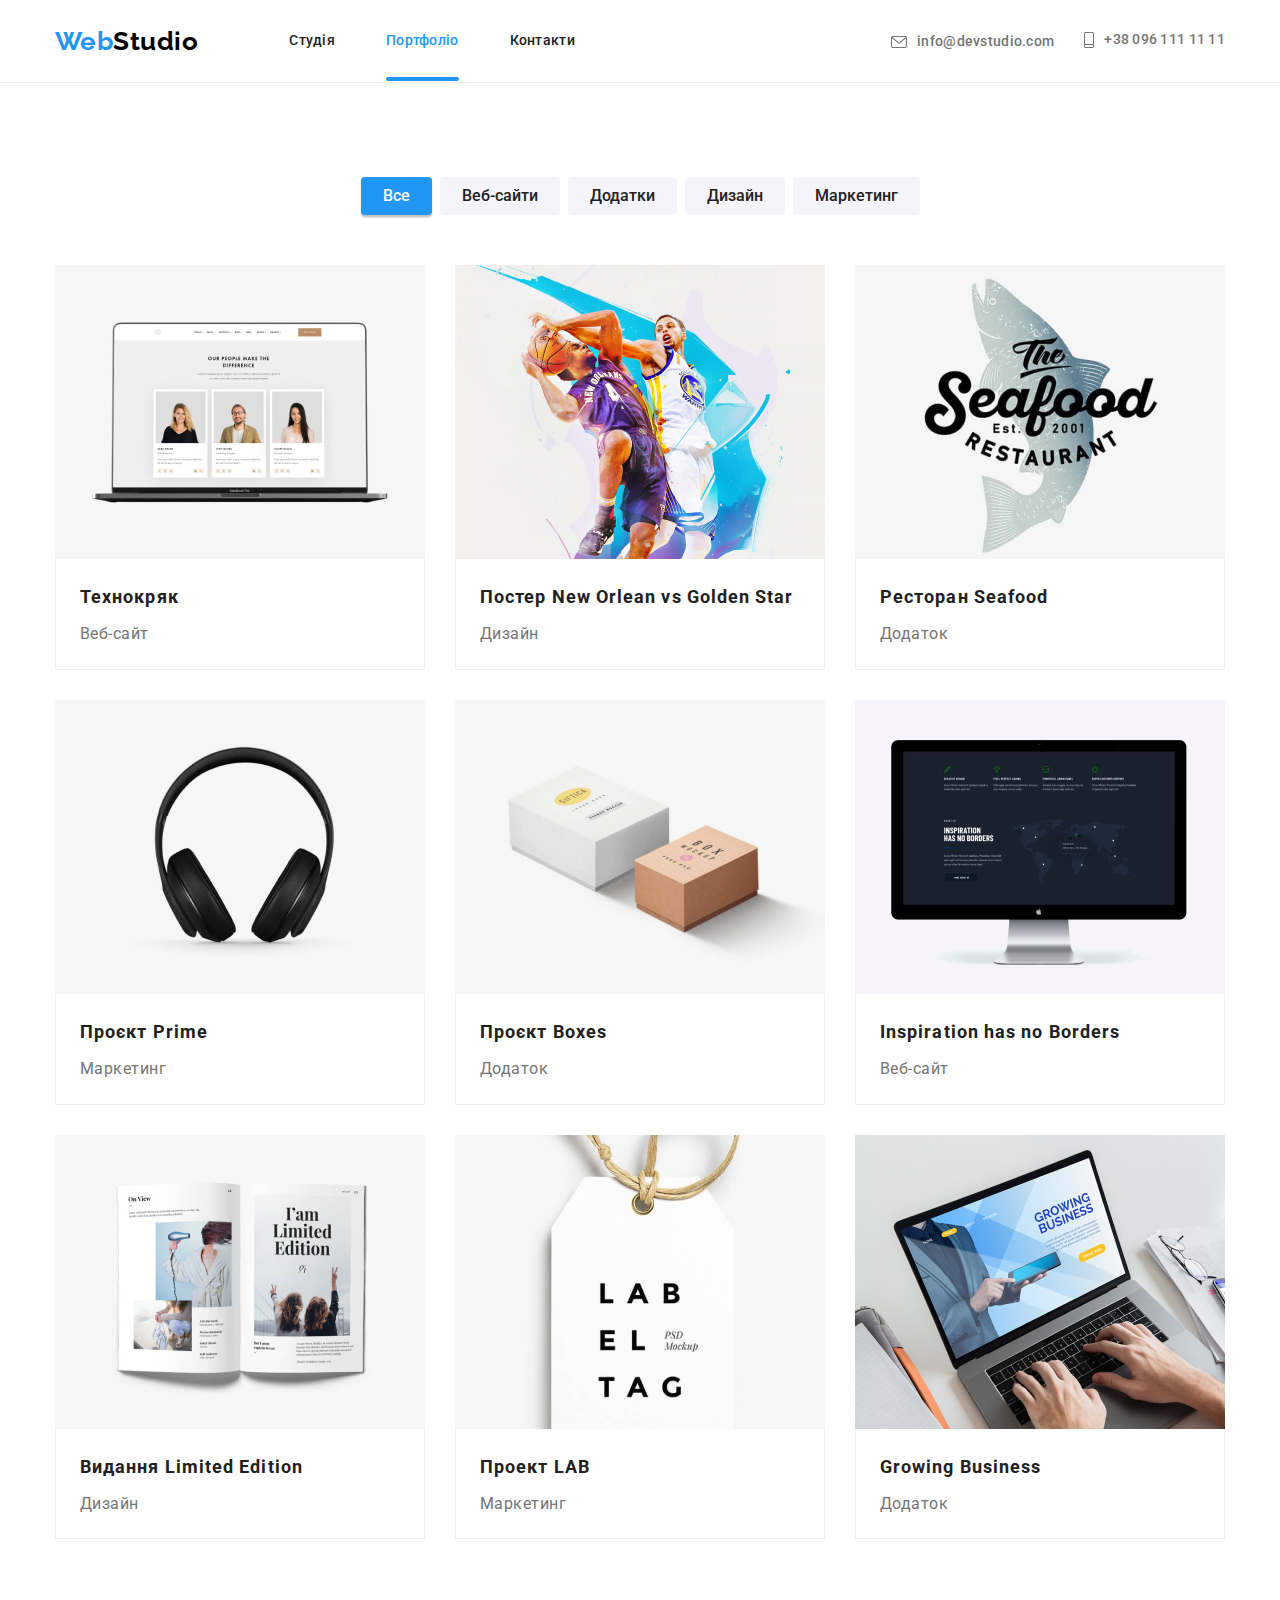
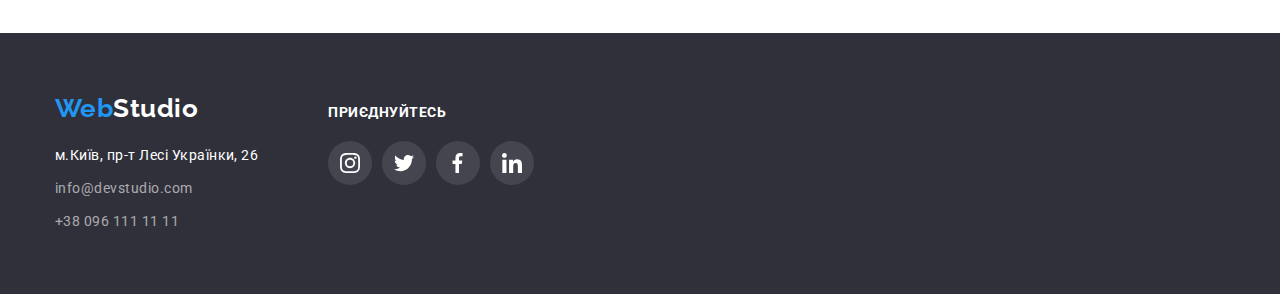
==== portfolio.html @ 3cd7042f "hm-6" ====
<!DOCTYPE html>
<html lang="en">

<head>
    <meta charset="UTF-8">
    <meta http-equiv="X-UA-Compatible" content="IE=edge">
    <meta name="viewport" content="width=device-width, initial-scale=1.0">
    <title>Homework-5</title>
    <link
        href="https://fonts.googleapis.com/css2?family=Raleway:wght@700&family=Roboto:wght@400;500;700;900&display=swap"
        rel="stylesheet">
    <link rel="stylesheet"
        href="https://cdnjs.cloudflare.com/ajax/libs/modern-normalize/1.1.0/modern-normalize.min.css">
    <link rel="stylesheet" href="./css/main.css">
</head>

<body>

<header class="page-header">
    <div class="container main-nav">
        <nav class="main-nav">
            <a href="/" class="logo"> <span class="logo-span">Web</span>Studio</a>
            <ul class="site-nav list">
                <li class="item"><a class="nav-link" href="./index.html">Студія</a></li>
                <li class="item"><a class="nav-link carent" href="./portfolio.html">Портфоліо</a></li>
                <li class="item"><a class="nav-link" href="">Контакти</a></li>
            </ul>

        </nav>

        <ul class="contacts list">
            <li class="item"><a class="contact-link" href="mailto:info@devstudio.com">
                    <svg class="contact-icon">
                        <use href="./images/symbol.svg#icon-envelope"></use>
                    </svg>
                    info@devstudio.com</a></li>
            <li class="item"><a class="contact-link" href="tel:+380961111111">
                    <svg class="contact-icon contact-phone">
                        <use href="./images/symbol.svg#icon-phone"></use>
                    </svg>
                    +38 096 111 11 11</a></li>
        </ul>
    </div>

</header>

    <main>

    <section class="section">
        <div class="container">
            <h1 class="section-title hide-title">Портфоліо</h1>
            <ul class="list btm-list">
                <Li class="item"><button type="button" class="button-secondary carent-button">Все</button></Li>
                <Li class="item"><button type="button" class="button-secondary">Веб-сайти</button></Li>
                <Li class="item"><button type="button" class="button-secondary">Додатки</button></Li>
                <Li class="item"><button type="button" class="button-secondary">Дизайн</button></Li>
                <Li class="item"><button type="button" class="button-secondary">Маркетинг</button></Li>
            </ul>
            
            <ul class="list card-list">
                <li class="item" >
                    <a href="" class="exmp-link" >
                        <div class="img-relative">
                            <img src="./images/example1.png" alt="приклад роботи" width="370">
                            <div class="overlay">
                                <p class="exmp-absolute">Ресурс пропонує комплексні пропозиції з різним рівнем функціоналу та сервісів. Все це дозволить
                                відвідувачу отримати
                                вичерпні відомості про компанію чи приватну особу.
                                </p>
                            </div>
                            
                        </div>
                
                        <div class="discription">
                            <h2 class="example-title">Технокряк</h2>
                            <p class="list-paragraf">Веб-сайт</p>
                        </div>
                    </a>
                </li>
                <li class="item">
                    <a href="" class="exmp-link">
                        <div class="img-relative">
                            <img src="./images/example2.png" alt="приклад роботи" width="370">
                            <div class="overlay">
                                <p class="exmp-absolute">Ресурс пропонує комплексні пропозиції з різним рівнем функціоналу та сервісів. Все це
                                дозволить
                                відвідувачу отримати
                                вичерпні відомості про компанію чи приватну особу.
                                </p>
                            </div>
                        </div>
                        <div class="discription">
                            <h2 class="example-title">Постер New Orlean vs Golden Star</h2>
                            <p class="list-paragraf">Дизайн</p>
                        </div>
                    </a>
                </li>
                <li class="item">
                    <a href="" class="exmp-link">
                        <div class="img-relative">
                            <img src="./images/example3.png" alt="приклад роботи" width="370">
                            <div class="overlay">
                                <p class="exmp-absolute">Ресурс пропонує комплексні пропозиції з різним рівнем функціоналу та сервісів. Все це
                                    дозволить
                                    відвідувачу отримати
                                    вичерпні відомості про компанію чи приватну особу.
                                </p>
                            </div>
                        </div>
                        <div class="discription">
                            <h2 class="example-title">Ресторан Seafood</h2>
                            <p class="list-paragraf">Додаток</p>
                        </div>
                    </a>
                </li>
                <li class="item">
                    <a href="" class="exmp-link">
                        <div class="img-relative">
                            <img src="./images/example4.png" alt="приклад роботи" width="370">
                            <div class="overlay">
                                <p class="exmp-absolute">Ресурс пропонує комплексні пропозиції з різним рівнем функціоналу та сервісів. Все це
                                    дозволить
                                    відвідувачу отримати
                                    вичерпні відомості про компанію чи приватну особу.
                                </p>
                            </div>
                        </div>
                        <div class="discription">
                            <h2 class="example-title">Проєкт Prime</h2>
                            <p class="list-paragraf">Маркетинг</p>
                        </div>
                    </a>
                </li>
                <li class="item">
                    <a href="" class="exmp-link">
                        <div class="img-relative">
                            <img src="./images/example5.png" alt="приклад роботи" width="370">
                            <div class="overlay">
                                <p class="exmp-absolute">Ресурс пропонує комплексні пропозиції з різним рівнем функціоналу та сервісів. Все це
                                    дозволить
                                    відвідувачу отримати
                                    вичерпні відомості про компанію чи приватну особу.
                                </p>
                            </div>
                        </div>
                        <div class="discription">
                            <h2 class="example-title">Проєкт Boxes</h2>
                            <p class="list-paragraf">Додаток</p>
                        </div>
                    </a>
                </li>
                <li class="item">
                    <a href="" class="exmp-link">
                        <div class="img-relative">
                            <img src="./images/example6.png" alt="приклад роботи" width="370">
                            <div class="overlay">
                                <p class="exmp-absolute">Ресурс пропонує комплексні пропозиції з різним рівнем функціоналу та сервісів. Все це
                                    дозволить
                                    відвідувачу отримати
                                    вичерпні відомості про компанію чи приватну особу.
                                </p>
                            </div>
                        </div>
                        <div class="discription">
                            <h2 class="example-title">Inspiration has no Borders</h2>
                            <p class="list-paragraf">Веб-сайт</p>
                        </div>
                    </a>
                </li>
                <li class="item">
                    <a href="" class="exmp-link">
                        <div class="img-relative">
                            <img src="./images/example7.png" alt="приклад роботи" width="370">
                            <div class="overlay">
                                <p class="exmp-absolute">Ресурс пропонує комплексні пропозиції з різним рівнем функціоналу та сервісів. Все це
                                    дозволить
                                    відвідувачу отримати
                                    вичерпні відомості про компанію чи приватну особу.
                                </p>
                            </div>
                        </div>
                        <div class="discription">
                            <h2 class="example-title">Видання Limited Edition</h2>
                            <p class="list-paragraf">Дизайн</p>
                        </div>
                    </a>
                </li>
                <li class="item">
                    <a href="" class="exmp-link">
                        <div class="img-relative">
                            <img src="./images/example8.png" alt="приклад роботи" width="370">
                            <div class="overlay">
                                <p class="exmp-absolute">Ресурс пропонує комплексні пропозиції з різним рівнем функціоналу та сервісів. Все це
                                    дозволить
                                    відвідувачу отримати
                                    вичерпні відомості про компанію чи приватну особу.
                                </p>
                            </div>
                        </div>
                        <div class="discription">
                            <h2 class="example-title">Проект LAB</h2>
                            <p class="list-paragraf">Маркетинг</p>
                        </div>
                    </a>
                </li>
                <li class="item">
                    <a href="" class="exmp-link">
                        <div class="img-relative">
                            <img src="./images/example9.png" alt="приклад роботи" width="370">
                            <div class="overlay">
                                <p class="exmp-absolute">Ресурс пропонує комплексні пропозиції з різним рівнем функціоналу та сервісів. Все це
                                    дозволить
                                    відвідувачу отримати
                                    вичерпні відомості про компанію чи приватну особу.
                                </p>
                            </div>
                        </div>
                        <div class="discription">
                            <h2 class="example-title">Growing Business</h2>
                            <p class="list-paragraf">Додаток</p>
                        </div>
                    </a>
                </li>
            </ul>
        </div>
    </section>

    </main>

    <footer class="footer">
        <div class="container horizontal-footer">
            <div class="footer-content">
                <a href="/" class="logo"> <span class="logo-span">Web</span>Studio</a>
                <address class="address-block">
                    <ul class="list address-list">
                        <li class="item">
                            <a class="address-link" href="https://goo.gl/maps/ZgSxbahKDa7UKCkk7">м.Київ, пр-т Лесі Українки,
                                26</a>
                        </li>
                        <li class="item">
                            <a class="address-link contact" href="mailto:info@devstudio.com">info@devstudio.com</a>
                        </li>
                        <li class="item">
                            <a class="address-link contact" href="tel:+380961111111">+38 096 111 11 11</a>
                        </li>
                    </ul>
                </address>
            </div>
    
            <div class="footer-content">
                <p class="advantages-title footer-white">ПРИЄДНУЙТЕСЬ</p>
                <ul class="list sm-list footer-sm-list">
                    <li class="sm-item"> <a class="sm-link footer-sm-link" href="">
                            <svg class="sm-icon footer-icon">
                                <use href="./images/symbol.svg#icon-instagram"></use>
                            </svg>
                        </a></li>
                    <li class="sm-item"><a class="sm-link footer-sm-link" href="">
                            <svg class="sm-icon footer-icon">
                                <use href="./images/symbol.svg#icon-twitter"></use>
                            </svg>
                        </a></li>
                    <li class="sm-item"><a class="sm-link footer-sm-link" href="">
                            <svg class="sm-icon footer-icon">
                                <use href="./images/symbol.svg#icon-fb"></use>
                            </svg>
                        </a></li>
                    <li class="sm-item"><a class="sm-link footer-sm-link" href="">
                            <svg class="sm-icon footer-icon">
                                <use href="./images/symbol.svg#icon-linkedin"></use>
                            </svg>
                        </a></li>
                </ul>
            </div>
    
    
        </div>
    
    
    </footer>



</body>
---- css/main.css ----
/* 
colors

фон #FFFFFF
фон за фото #F5F4FA
фон футера #2F303A
accent blue #2196F3
fon nav #ECECEC

цвет минизаголовков #212121
цвет параграфов #757575
цвет почты футера color: rgba(255, 255, 255, 0.6);
*/

:root {
    --primery-text-color:  #757575;
    --title-text-color: #212121;
    --accent-color: #2196F3;
    --gray-back: #F5F4FA;
    --white-back: #FFFFFF;
    --section-back: #F5F5F5;
    --svg-color: #AFB1B8;
}

html {
    box-sizing: border-box;
}

*,
*::before,
*::after {
    box-sizing: inherit;
}


body {
    color: var(--primery-text-color);
    font-family: Roboto, sans-serif;
    letter-spacing: 0.03em;
    background-color: var(--white-back);

    /* padding-top: 80px; */

}


.list {
    list-style: none;

    margin-top: 0;
    margin-bottom: 0;
    padding-left: 0;
}

.container {

    width: 1200px;
    padding-left: 15px;
    padding-right: 15px;

    margin-left: auto;
    margin-right: auto;

}

img{
    display: block;
}

/*header*/
.logo {
    color: #000000;

    font-family: Raleway, sans-serif;
    font-weight: 700;
    font-size: 26px;
    line-height: 1.19;

    text-decoration: none;
}

.logo-span {
    color: var(--accent-color);
}

.site-nav {
    display: flex;
    margin-left: 91px;
}

.nav-link {
    position: relative;

    display: block;
    padding-top: 32px;
    padding-bottom: 32px;
    
    color: var(--title-text-color);
    font-weight: 500;
    font-size: 14px;
    line-height: 1.14;
    letter-spacing: 0.02em;
    text-decoration: none;

    transition: color 250ms cubic-bezier(0.4, 0, 0.2, 1);
    
}

.nav-link.carent::after{
    position: absolute;
    width: 100%;
    height: 4px;
    bottom: 0;

    display: block;
    background-color: var(--accent-color);

    content: '';
    opacity: 1;
    border-radius: 2px;
}

.nav-link.carent,
.nav-link:hover,
.nav-link:focus {
    color: var(--accent-color);
}

.contacts{
    display: flex;
    margin-left: auto;
    align-items: baseline;
    
}

.site-nav .item:not(:last-child) {
    margin-right: 51px;
}

.contacts .item:not(:last-child) {
    margin-right: 30px;

}

.contact-link {
    display: flex;
    align-items: center;

    padding-top: 32px;
    padding-bottom: 32px;
    
    color: var(--primery-text-color);
    font-weight: 500;
    font-size: 14px;
    line-height: 1.14;
    letter-spacing: 0.02em;

    text-decoration: none;
    
    transition: color 250ms cubic-bezier(0.4, 0, 0.2, 1);
}

.contact-icon{
    fill: currentColor;
    margin-right: 10px;
    width: 16px;
    height: 12px;
}

.contact-phone{
    width: 10px;
    height: 16px;
}

/* .contact-icon:hover,
.contact-icon:focus, */
.contact-link:hover,
.contact-link:focus {
    color: var(--accent-color);
    fill: var(--accent-color);
}


.main-nav{
    display: flex;
    align-items: center;
    
}

.page-header{
/*position: fixed; 
width: 100%;
height: 80px;
top: 0;
left: 0;
z-index: 2;*/

background-color: var(--white-back);
border-bottom: 1px solid #ECECEC;



}




/* hero */


.upper {
    max-width: 1600px;
    height: 600px;
    padding-bottom: 200px;
    padding-top: 200px;
    margin-right: auto;
    margin-left: auto;

    text-align: center;
    
    background-image: linear-gradient(to bottom,
            rgba(47, 48, 58, 0.4),
            rgba(47, 48, 58, 0.4)),
            url('../images/hero-img.jpeg');
    background-color: #2F303A;
    background-position: center;
    
}

.head-title {
    color: var(--white-back);

    font-weight: 900;
    font-size: 44px;
    line-height: 1.36;
    letter-spacing: 0.06em;
    text-transform: uppercase;

    max-width: 696px;
    margin-left: auto;
    margin-right: auto;
    margin-top: 0;
    margin-bottom: 30px;
}

.button {
    color: var(--white-back);
    background-color: var(--accent-color);
    border: 0px;

    font-family: inherit;
    font-weight: 700;
    font-size: 16px;
    line-height: 1.9;
    letter-spacing: 0.06em;

    margin: 0 auto;
    display: block;
    align-items: center;
    padding: 10px 32px;
    border-radius: 4px;

    min-width: 216px;
    height: 50px;

}



.section{
    padding-top: 94px;
    padding-bottom: 94px;
    background-color: var(--white-back)
}


.section-title {
    color: var(--title-text-color);

    font-weight: 700;
    font-size: 36px;
    line-height: 1.17;
    text-align: center;

    margin-top: 0;
    margin-bottom: 50px;
    
}

.examples-sections{
    padding-top: 0;
}

/* advantages */


.advantages-svg{
    display: flex;
    align-items: center;
    justify-content: center;

    width: 270px;
    height: 120px;
    background-color: var(--gray-back); 
}

.advtantages-icon{
    width: 70px;
    height: 70px;
}

.advantages-title {

    color: var(--title-text-color);
    font-weight: 700;
    font-size: 14px;
    line-height: 1.14;
    text-transform: uppercase;

    margin-top: 30px;
    margin-bottom: 10px;
}

.text {
    font-size: 14px;
    line-height: 1.71;

    margin-top: 0;
    margin-bottom: 0;
}

.hide-title{
    display: none;
}

.horizontal-list{
    display: flex;
}

.horizontal-list .item:not(:last-child){
    margin-right: 30px;
}

/*examples*/

.examples-relative{
    position: relative;
}

.examples-relative::before{
    position: absolute;
    bottom: 0;
    content: '';
    width: 100%;
    height: 70px;

    display: inline-block;
    background-color: rgba(47, 48, 58, 0.8);;
}

.examples-thumb{
    position: absolute; 
    bottom: 0;
    left: 50%;
    transform: translate(-50%);

    margin: 0;
    padding-top: 27px;
    padding-bottom: 27px;

    color: var(--white-back);

    text-align: center;
    font-weight: 700;
    font-size: 14px;
    line-height: 1.14;
    text-align: center;
    text-transform: uppercase;

    

}


/* team */

.name-title{
    color: var(--title-text-color);
    font-weight: 500;
    margin-top: 0;
    margin-bottom: 10px;
}

.text-position{
    margin-top: 0;
    margin-bottom: 16px;
}

.team-discription {
    text-align: center;
    font-size: 16px;
    line-height: 1.19;

    padding-top: 30px;
    padding-bottom: 30px;
}

.team {
    background-color: var(--gray-back);

}

.team .horizontal-list .item {
    background-color: var(--white-back);
    box-shadow: 0px 1px 3px rgba(0, 0, 0, 0.12), 0px 1px 1px rgba(0, 0, 0, 0.14), 0px 2px 1px rgba(0, 0, 0, 0.2);
    border-radius: 0px 0px 4px 4px;
}

.sm-list {
    display: flex;
    justify-content: center;
}

.sm-list .sm-item:not(:last-child) {
    margin-right: 10px;

}

.sm-link{
    display: flex;
    align-items: center;
    justify-content:center;
    

    color: var(--svg-color);

    width: 44px;
    height: 44px;
    border-radius: 50%;

    transition-property: color, background-color;
    transition-duration: 250ms;
    transition-timing-function: cubic-bezier(0.4, 0, 0.2, 1);
    
}

.sm-icon{
    width: 20px;
    height: 20px;
    fill: currentColor;
}

.sm-link:hover,
.sm-link:focus {
    color: var(--white-back);
    fill: var(--white-back);
    background-color: var(--accent-color);

}





/* clients */
.client-link {
    display: flex;
    align-items: center;
    justify-content: center;

    color: var(--svg-color);

    width: 170px;
    height: 92px;

    border: 1px solid #AFB1B8;
    border-radius: 4px;

    transition-property: color, border-color;
    transition-duration: 250ms;
    transition-timing-function: cubic-bezier(0.4, 0, 0.2, 1);

}


.icon-company{
    width: 106px;
    height: 60px;

    fill: currentColor;
}

.client-link:hover,
.client-link:focus {
    color: var(--accent-color);
    border-color: var(--accent-color);
    fill:var(--accent-color)
}


/* footer */

.footer .logo{
    color: var(--white-back);
}

.address-link {
    color: var(--white-back); 
    
    font-style: normal;
    font-size: 14px;
    line-height: 1.7;

    text-decoration: none;
}

.address-link.contact{
    color: rgba(255, 255, 255, 0.6);

    transition: color 250ms cubic-bezier(0.4, 0, 0.2, 1);

}

.contact:hover,
.contact:focus{
    color: rgba(255, 255, 255, 1);
} 

.footer-white {
    margin-top: 0;
    margin-bottom: 20px;
    color: var(--white-back);

}

.footer {
    padding-top: 60px;
    padding-bottom: 60px;
    background-color: #2F303A;

}


.horizontal-footer {
    display: flex;

    align-items: baseline;
}

.footer-content:not(:last-child) {
    margin-right: 70px;

}

.address-block {
    margin-top: 20px;
}

.address-list .item:not(:last-child) {
    margin-bottom: 9px;
}

.footer-icon{
    fill: var(--white-back);
}

.footer-sm-link{
    background-color: rgba(255, 255, 255, 0.1);
}



/* Портфолио */

/* filtr */
.button-secondary{
    padding: 6px 22px;
    color: var(--title-text-color);
    background-color: var(--gray-back);

    font: inherit;
    font-weight: 500;
    font-size: 16px;
    line-height: 1.63;
    text-align: center;

    border: 0px;
    border-radius: 4px;

    transition-property: color, background-color, box-shadow;
    transition-duration: 250ms;
    transition-timing-function: cubic-bezier(0.4, 0, 0.2, 1);


}   

.carent-button,
.button-secondary:hover,
.button-secondary:focus{
    color: var(--white-back);
    background-color: var(--accent-color);
    box-shadow: 0px 3px 1px rgba(0, 0, 0, 0.1), 0px 1px 2px rgba(0, 0, 0, 0.08), 0px 2px 2px rgba(0, 0, 0, 0.12);
}

.btm-list {
    display: flex;
    justify-content: center;

}

.btm-list .item:not(:last-child) {
    margin-right: 8px;
}


/* cards exaples */

.example-title {
    color: var(--title-text-color);

    font-weight: 700;
    font-size: 18px;
    line-height: 2;
    letter-spacing: 0.06em;

    margin-top: 0;
    margin-bottom: 4px;

}

.list-paragraf {
    color: var(--primery-text-color);

    font-size: 16px;
    line-height: 1.86;

    margin-top: 0;
    margin-bottom: 0;
}

.exmp-link{
    display: inline-block;
    text-decoration: none;

    transition: box-shadow 250ms cubic-bezier(0.4, 0, 0.2, 1);
    
}

.img-relative {
    position: relative;
    overflow: hidden;
}

.overlay{
    position: absolute;
    width: 100%;
    height: 100%;

    bottom: 0;
    left: 0;

    background-color: rgba(33, 150, 243, 0.9);

    transform: translateY(100%);

    transition: transform 250ms cubic-bezier(0.4, 0, 0.2, 1);
    
}  

.exmp-link:hover .overlay{
    transform: translateY(0);
}

.exmp-absolute{ 
    display: block;
    padding-top: 63px;
    padding-bottom: 63px;
    padding-left: 36px;
    padding-right: 12px;

    
    font-weight: 400;
    font-size: 18px;
    line-height: 1.555;
    letter-spacing: 0.03em;
    
    color: var(--white-back);
}
        

.exmp-link:hover,
.exmp-link:focus{   
    box-shadow: 0px 1px 1px rgba(0, 0, 0, 0.12), 0px 4px 4px rgba(0, 0, 0, 0.06), 1px 4px 6px rgba(0, 0, 0, 0.16);
}


.card-list {
    margin-top: 50px;

    display: flex;
    flex-wrap: wrap;
    gap: 30px;
}

.card-list .item {
    width: 370px;
    
}

.discription {
    padding: 20px 24px;
    border-right: 1px solid #EEEEEE;
    border-bottom: 1px solid #EEEEEE;
    border-left: 1px solid #EEEEEE;
}

.card-list > img{
    display: block;
    
}


/* modal*/

.backdrop{
    position: fixed;
    top: 0;
    left: 0;
    width: 100%;
    height: 100%;

    background-color: rgba(0, 0, 0, 0.2);

    transition: opacity 250ms cubic-bezier(0.4, 0, 0.2, 1);
}

.backdrop.is-hidden{
    opacity: 0;
    pointer-events: none;
}

.backdrop.is-hidden .modal{
    transform: translate(-50%, -50%) scale(0.9);
}
.modal{
    position: absolute;
    top: 50%;
    left: 50%;
    transform: translate(-50%, -50%) scale(1);

    width: 528px;
    height: 581px;

    background-color: var(--white-back);

    transition: transform 250ms cubic-bezier(0.4, 0, 0.2, 1);
}

.modal-button{
    display: flex;
    align-items: center;
    width: 30px;
    height: 30px;
    border-radius: 50%;

    margin-left: auto;
    margin-right: 8px;
    margin-top: 8px;

    border: 1px solid rgba(0, 0, 0, 0.1);
    background-color: rgba(0, 0, 0, 0)

}

.close-svg{
    width: 18px;
    height: 18px;
}

form{
    outline: 1px solid tomato;
    padding-left: 5px;
    padding-right: 5px;
}

.forms-field{
    position: relative;
    display: flex;
    flex-direction: column;
    width: 450px;

    margin-left: auto;
    margin-right: auto;
    margin-top: 20px;
    
}

 .form-input{
    /* margin-top: 20px; */
    margin-right: auto;
    padding-top: 10px;
    padding-bottom: 10px;
}  

.form-label{
    position: absolute;
    top: 50%;
    left: 20px;
    transform: translateY(-50%);

    transition: transform 250ms cubic-bezier(0.4, 0, 0.2, 1);
}

/* .form-input:placeholder-shown{
    background-color: #2196F3;
} */

.form-input:not(:placeholder-shown) + .form-label,
.form-input:focus + .form-label{
    transform: translateY(-40px);
}

.chekbox {
    display: block;
    text-align: center;
}

.modal-btm{
    display: block;
    width: 150px;
    height: 50px;

    margin-top: 10px;
    margin-left: auto;
    margin-right: auto;

    border: none;
    border-radius: 5px;
    color: var(--white-back);
    background-color: var(--accent-color);
    
}
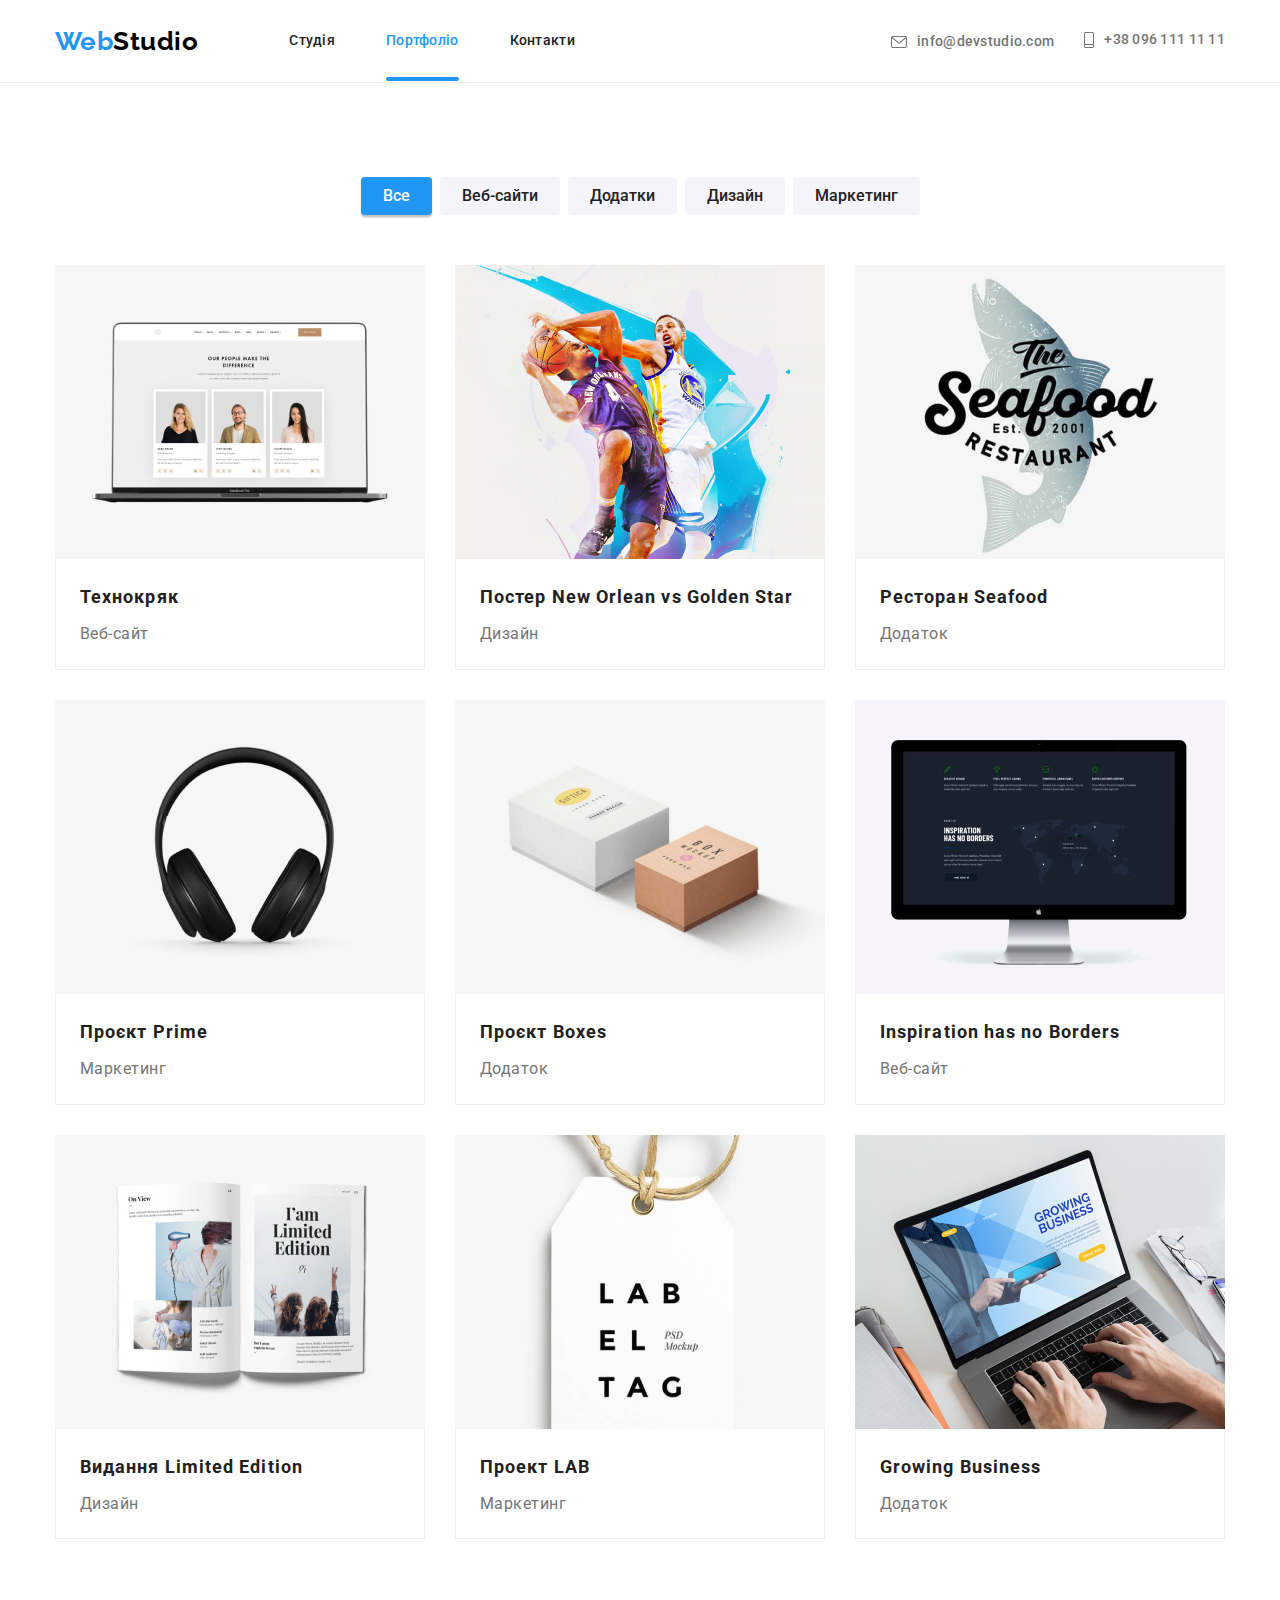
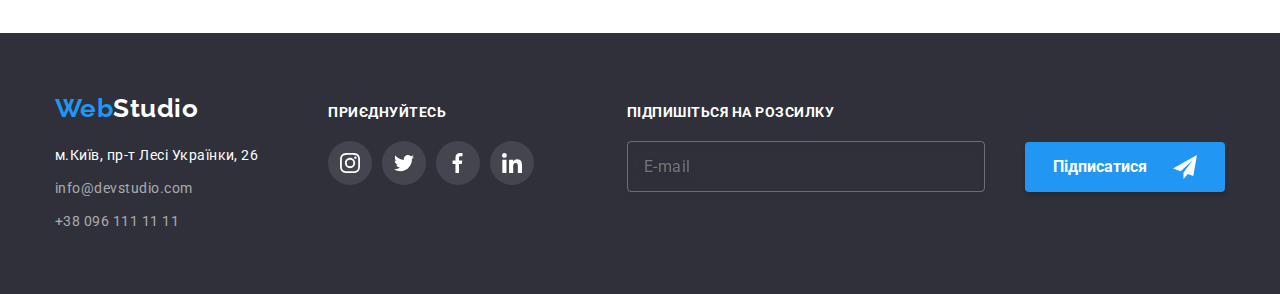
==== commit c057ae78: "рь-6" ====
--- a/portfolio.html
+++ b/portfolio.html
@@ -273,12 +273,23 @@
                 </ul>
             </div>
     
+            <form class="footer-form" action="">
+                <div class="footer-ff">
+                    <label class="advantages-title footer-white footer-label" for="subscribe">Підпишіться на
+                        розсилку</label>
+                    <input class="footer-input" type="email" id="subscribe" placeholder="E-mail">
+                </div>
+                <div class="btm-relative">
+                    <button class="modal-btm footer-btm" type="submit">Підписатися</button>
+                    <svg class="icon-footerbtm">
+                        <use href="/images/symbol.svg#icon-send"></use>
+                    </svg>
+                </div>
+            </form>
     
         </div>
     
-    
     </footer>
 
 
-
 </body>--- a/css/main.css
+++ b/css/main.css
@@ -547,9 +547,13 @@
     align-items: baseline;
 }
 
-.footer-content:not(:last-child) {
+/* .footer-content:not(:last-child) {
     margin-right: 70px;
 
+} */
+
+.footer-content{
+    margin-right: 70px;
 }
 
 .address-block {
@@ -748,6 +752,8 @@
     left: 50%;
     transform: translate(-50%, -50%) scale(1);
 
+    padding: 40px;
+
     width: 528px;
     height: 581px;
 
@@ -756,17 +762,28 @@
     transition: transform 250ms cubic-bezier(0.4, 0, 0.2, 1);
 }
 
+.modal-title{
+    margin-bottom: 30px;
+
+    font-weight: 700;
+    font-size: 20px;
+    line-height: 1.15;
+    text-align: center;
+    
+    color: var(--title-text-color)
+}
+
 .modal-button{
+    position: absolute;
+    top: 8px;
+    right: 8px;
+
     display: flex;
     align-items: center;
     width: 30px;
     height: 30px;
     border-radius: 50%;
 
-    margin-left: auto;
-    margin-right: 8px;
-    margin-top: 8px;
-
     border: 1px solid rgba(0, 0, 0, 0.1);
     background-color: rgba(0, 0, 0, 0)
 
@@ -775,69 +792,264 @@
 .close-svg{
     width: 18px;
     height: 18px;
-}
-
-form{
+    fill: #000000;
+
+    transition: fill 250ms cubic-bezier(0.4, 0, 0.2, 1);
+}
+
+.modal-button:hover .close-svg{
+    fill: var(--accent-color);
+
+}
+
+/* form{
     outline: 1px solid tomato;
-    padding-left: 5px;
-    padding-right: 5px;
-}
+    padding-left: 40px;
+    padding-right: 40px;
+} */
 
 .forms-field{
     position: relative;
     display: flex;
     flex-direction: column;
-    width: 450px;
-
-    margin-left: auto;
-    margin-right: auto;
-    margin-top: 20px;
+    width: 448px;
+    height: 40px;
+
+    margin-bottom: 28px;
+
+    color: rgba(117, 117, 117, 1);
+    font-size: 12px;
+    line-height: 1.166;
+    letter-spacing: 0.01em;
+
     
 }
 
  .form-input{
-    /* margin-top: 20px; */
-    margin-right: auto;
-    padding-top: 10px;
-    padding-bottom: 10px;
+    display: inline-block;
+
+    padding-left: 42px;
+    width: 100%;
+    height: 100%;
+    border: 1px solid rgba(33, 33, 33, 0.2);
+    border-radius: 4px;
+    
+    
 }  
+
+.icon-form{
+    position: absolute;
+    top: 50%;
+    left: 15px;
+    transform: translateY(-50%);
+
+    display: block;
+    width: 18px;
+    height: 18px;
+
+    transition: fill 250ms cubic-bezier(0.4, 0, 0.2, 1);
+}
+
+.form-input:focus + .icon-form{
+    fill: var(--accent-color);
+}
+
+.form-input:focus .form-input{
+    border: 1px solid var(--accent-color);
+}
+
 
 .form-label{
     position: absolute;
+    top: -18px;
+    left: 0;
+    
+    margin-bottom: 4px;
+    /* position: absolute;
     top: 50%;
     left: 20px;
     transform: translateY(-50%);
 
-    transition: transform 250ms cubic-bezier(0.4, 0, 0.2, 1);
+    transition: transform 250ms cubic-bezier(0.4, 0, 0.2, 1); */
 }
 
 /* .form-input:placeholder-shown{
     background-color: #2196F3;
 } */
 
-.form-input:not(:placeholder-shown) + .form-label,
+/* .form-input:not(:placeholder-shown) + .form-label,
 .form-input:focus + .form-label{
     transform: translateY(-40px);
-}
-
-.chekbox {
+} */
+
+.comments {
+    height: 120px;
+    margin-bottom: 20px;
+}
+
+.comments-input{
+    padding: 12px 16px;
+    height: 120px;
+    resize: none;
+    border: 1px solid rgba(33, 33, 33, 0.2);
+    border-radius: 4px;
+}
+
+
+.comments-input::placeholder{
+    color: rgba(117, 117, 117, 0.5);
+} 
+
+.checkbox-div {
+    position: relative;
+
+    margin-right: auto;
+    margin-left: auto;
     display: block;
     text-align: center;
+
+    font-size: 14px;
+    line-height: 1.71;
+}
+
+.checkbox-span{
+    position: absolute;
+    top: 50%;
+    left: 10px;
+
+    transform: translateY(-50%);
+    display: inline-block;
+    width: 16px;
+    height: 15px;
+    border: 2px solid var(--title-text-color);
+    border-radius: 4px; 
+
+    transition: background-color 250ms cubic-bezier(0.4, 0, 0.2, 1);
+
+    
+}
+
+.icon-check{
+    position: absolute;
+    top: 50%;
+    left: 10px;
+
+    transform: translateY(-50%);
+
+    width: 16px;
+    height: 15px;
+
+    border-radius: 4px;
+    background-color: #2196F3;
+    opacity: 0;
+
+    transition: opacity 250ms cubic-bezier(0.4, 0, 0.2, 1);
+}
+
+.checkbox:checked ~ .icon-check{
+    opacity: 1;
+}
+
+
+.checkbox{
+    position: absolute;
+    width: 1px;
+    height: 1px;
+    margin: -1px;
+    border: 0;
+    padding: 0;
+    clip: rect(0 0 0 0);
+    overflow: hidden;
+}
+
+.polici-link{
+    color: var(--accent-color);
 }
 
 .modal-btm{
     display: block;
-    width: 150px;
+    width: 200px;
     height: 50px;
 
-    margin-top: 10px;
+    margin-top: 30px;
     margin-left: auto;
     margin-right: auto;
+    margin-bottom: 40px;
 
     border: none;
-    border-radius: 5px;
     color: var(--white-back);
     background-color: var(--accent-color);
-    
-}
-
+    box-shadow: 0px 4px 4px rgba(0, 0, 0, 0.15);
+    border-radius: 4px;
+
+    font-weight: 700;
+    font-size: 16px;
+    line-height: 1.875;
+    
+}
+
+.footer-form {
+    display: flex;
+    align-items: flex-end;
+
+    margin-left: auto;
+}
+
+.footer-ff {
+    width: 358px;
+    margin-right: 40px;
+}
+
+.footer-input {
+    width: 100%;
+
+    padding-top: 15px;
+    padding-bottom: 15px;
+    padding-left: 16px;
+
+    background-color: inherit;
+    border: 1px solid rgba(255, 255, 255, 0.3);
+    filter: drop-shadow(0px 4px 4px rgba(0, 0, 0, 0.15));
+    border-radius: 4px;
+    
+    font-size: 16px;
+    line-height: 1.2;
+    letter-spacing: 0.03em;
+
+    color: rgba(255, 255, 255, 0.6);
+}
+
+
+.footer-label {
+    display: block;
+    margin-bottom: 20px;
+}
+
+.footer-label:focus{
+    border: 1px solid rgba(255, 255, 255, 0.3);
+}
+
+.btm-relative{
+    position: relative;
+}
+
+.footer-btm{
+    margin-top: 0;
+    margin-bottom: 0;
+
+    padding-left: 28px;
+
+    text-align: left;
+
+}
+
+.icon-footerbtm{
+    position: absolute;
+    top: 50%;
+    right: 28px;
+
+    transform: translateY(-50%);
+
+    width: 24px;
+    height: 24px;
+}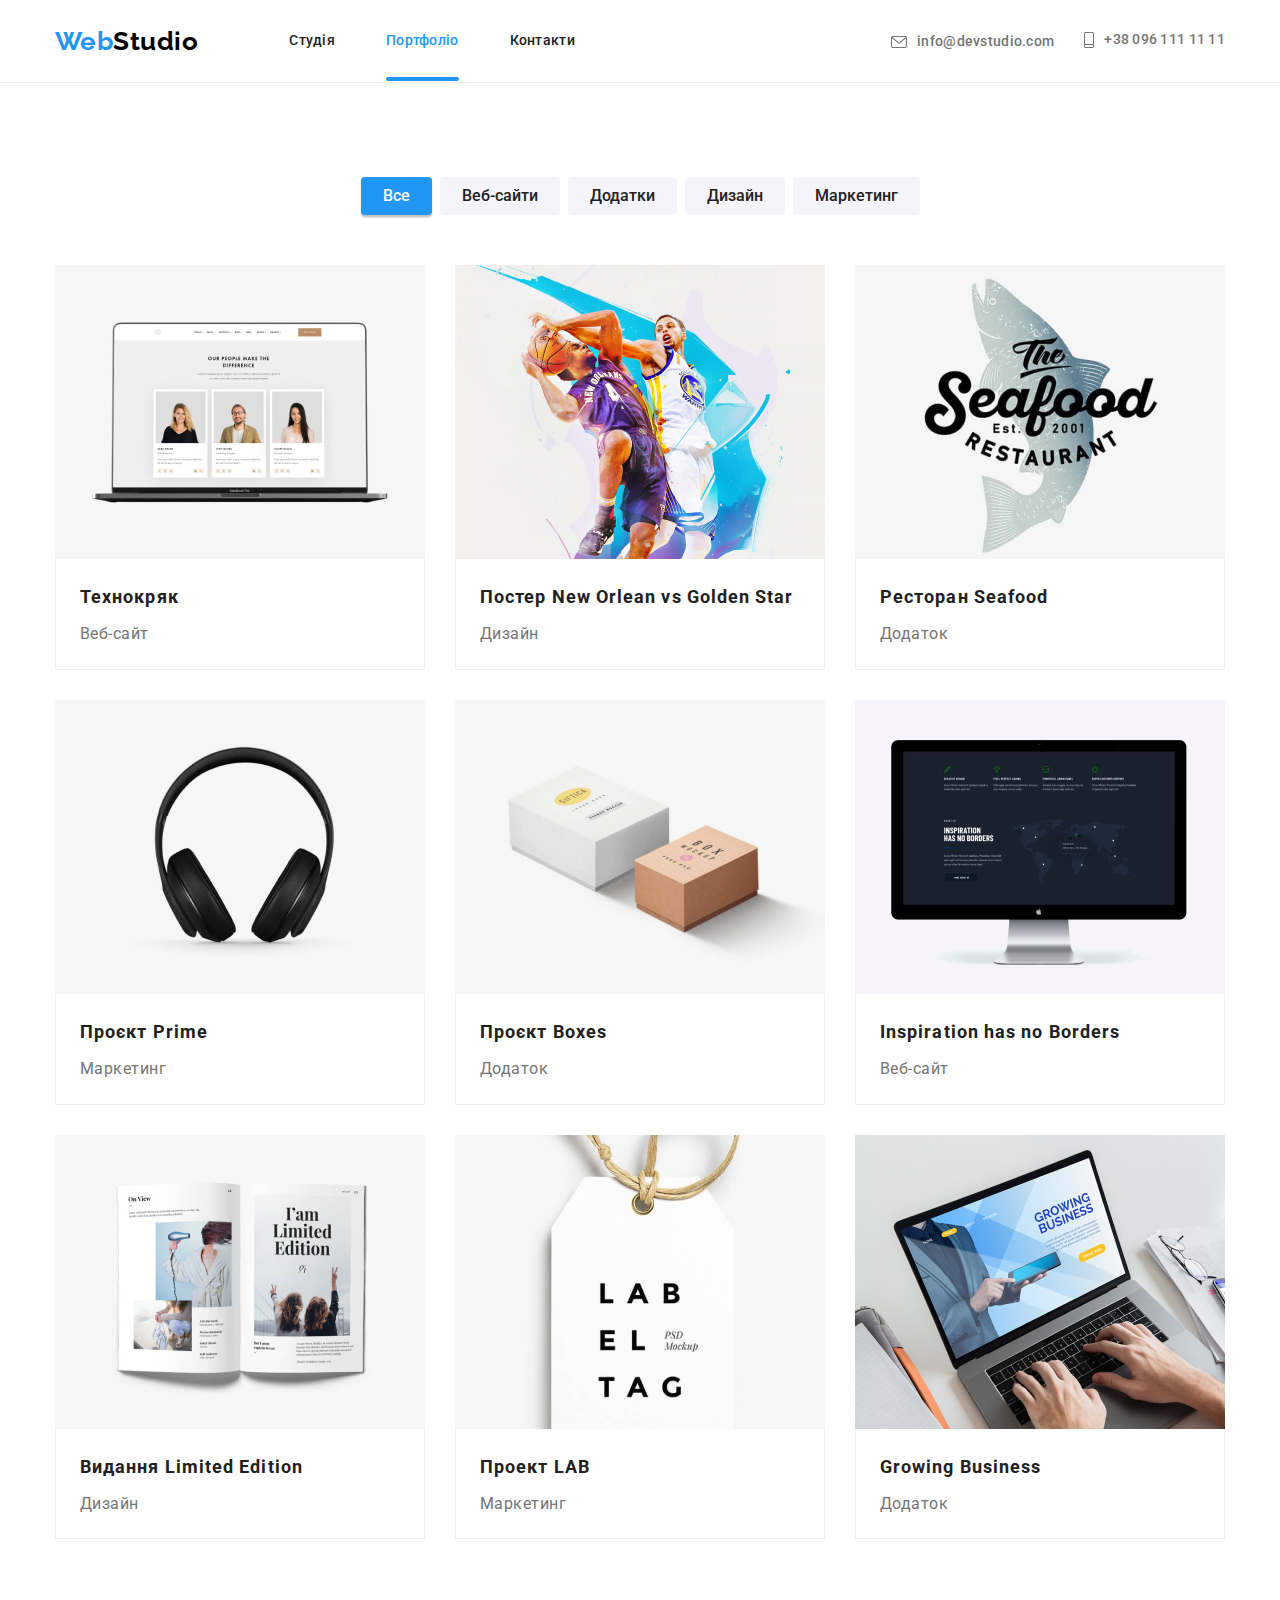
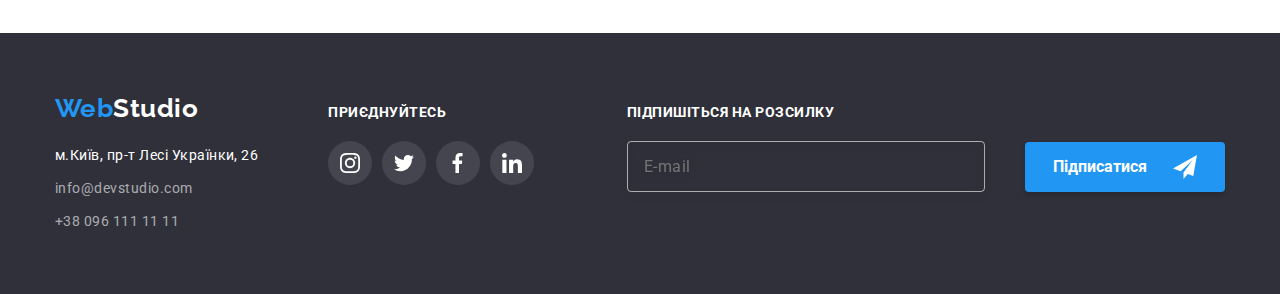
==== commit 5f33a0e9: "hm-6" ====
--- a/portfolio.html
+++ b/portfolio.html
@@ -273,18 +273,19 @@
                 </ul>
             </div>
     
-            <form class="footer-form" action="">
+            <form class="footer-form">
                 <div class="footer-ff">
                     <label class="advantages-title footer-white footer-label" for="subscribe">Підпишіться на
                         розсилку</label>
                     <input class="footer-input" type="email" id="subscribe" placeholder="E-mail">
                 </div>
-                <div class="btm-relative">
-                    <button class="modal-btm footer-btm" type="submit">Підписатися</button>
+    
+                <button class="modal-btm footer-btm" type="submit">Підписатися
                     <svg class="icon-footerbtm">
                         <use href="/images/symbol.svg#icon-send"></use>
                     </svg>
-                </div>
+                </button>
+    
             </form>
     
         </div>
@@ -292,4 +293,5 @@
     </footer>
 
 
+
 </body>--- a/css/main.css
+++ b/css/main.css
@@ -763,6 +763,8 @@
 }
 
 .modal-title{
+
+    margin-top: 0;;
     margin-bottom: 30px;
 
     font-weight: 700;
@@ -780,6 +782,9 @@
 
     display: flex;
     align-items: center;
+    justify-content: center;
+
+
     width: 30px;
     height: 30px;
     border-radius: 50%;
@@ -790,8 +795,8 @@
 }
 
 .close-svg{
-    width: 18px;
-    height: 18px;
+    width: 11px;
+    height: 11px;
     fill: #000000;
 
     transition: fill 250ms cubic-bezier(0.4, 0, 0.2, 1);
@@ -802,11 +807,6 @@
 
 }
 
-/* form{
-    outline: 1px solid tomato;
-    padding-left: 40px;
-    padding-right: 40px;
-} */
 
 .forms-field{
     position: relative;
@@ -833,7 +833,10 @@
     height: 100%;
     border: 1px solid rgba(33, 33, 33, 0.2);
     border-radius: 4px;
-    
+
+    outline: none;
+    
+    transition: border-color 250ms cubic-bezier(0.4, 0, 0.2, 1);
     
 }  
 
@@ -854,8 +857,8 @@
     fill: var(--accent-color);
 }
 
-.form-input:focus .form-input{
-    border: 1px solid var(--accent-color);
+.form-input:focus{
+    border-color:  var(--accent-color);
 }
 
 
@@ -865,22 +868,9 @@
     left: 0;
     
     margin-bottom: 4px;
-    /* position: absolute;
-    top: 50%;
-    left: 20px;
-    transform: translateY(-50%);
-
-    transition: transform 250ms cubic-bezier(0.4, 0, 0.2, 1); */
-}
-
-/* .form-input:placeholder-shown{
-    background-color: #2196F3;
-} */
-
-/* .form-input:not(:placeholder-shown) + .form-label,
-.form-input:focus + .form-label{
-    transform: translateY(-40px);
-} */
+
+}
+
 
 .comments {
     height: 120px;
@@ -893,8 +883,14 @@
     resize: none;
     border: 1px solid rgba(33, 33, 33, 0.2);
     border-radius: 4px;
-}
-
+
+    outline: none;
+}
+
+.comments-input:focus{
+    border-color: var(--accent-color);
+
+}
 
 .comments-input::placeholder{
     color: rgba(117, 117, 117, 0.5);
@@ -924,10 +920,11 @@
     border: 2px solid var(--title-text-color);
     border-radius: 4px; 
 
-    transition: background-color 250ms cubic-bezier(0.4, 0, 0.2, 1);
-
-    
-}
+    transition: border-color 250ms cubic-bezier(0.4, 0, 0.2, 1);
+    
+}
+
+
 
 .icon-check{
     position: absolute;
@@ -962,6 +959,10 @@
     overflow: hidden;
 }
 
+.checkbox:focus ~ .checkbox-span{
+    border-color: var(--accent-color);
+}
+
 .polici-link{
     color: var(--accent-color);
 }
@@ -974,7 +975,6 @@
     margin-top: 30px;
     margin-left: auto;
     margin-right: auto;
-    margin-bottom: 40px;
 
     border: none;
     color: var(--white-back);
@@ -988,6 +988,8 @@
     
 }
 
+/* footer subscribe*/
+
 .footer-form {
     display: flex;
     align-items: flex-end;
@@ -1008,7 +1010,7 @@
     padding-left: 16px;
 
     background-color: inherit;
-    border: 1px solid rgba(255, 255, 255, 0.3);
+    border: 1px solid rgba(255, 255, 255, 0.6);
     filter: drop-shadow(0px 4px 4px rgba(0, 0, 0, 0.15));
     border-radius: 4px;
     
@@ -1016,24 +1018,25 @@
     line-height: 1.2;
     letter-spacing: 0.03em;
 
-    color: rgba(255, 255, 255, 0.6);
-}
-
+    color: var(--white-back);
+
+    outline: none;
+
+    transition: border-color 250ms cubic-bezier(0.4, 0, 0.2, 1);
+}
+
+.footer-input:focus{
+    border-color: var(--accent-color);
+}
 
 .footer-label {
     display: block;
     margin-bottom: 20px;
 }
 
-.footer-label:focus{
-    border: 1px solid rgba(255, 255, 255, 0.3);
-}
-
-.btm-relative{
+
+.footer-btm{
     position: relative;
-}
-
-.footer-btm{
     margin-top: 0;
     margin-bottom: 0;
 
